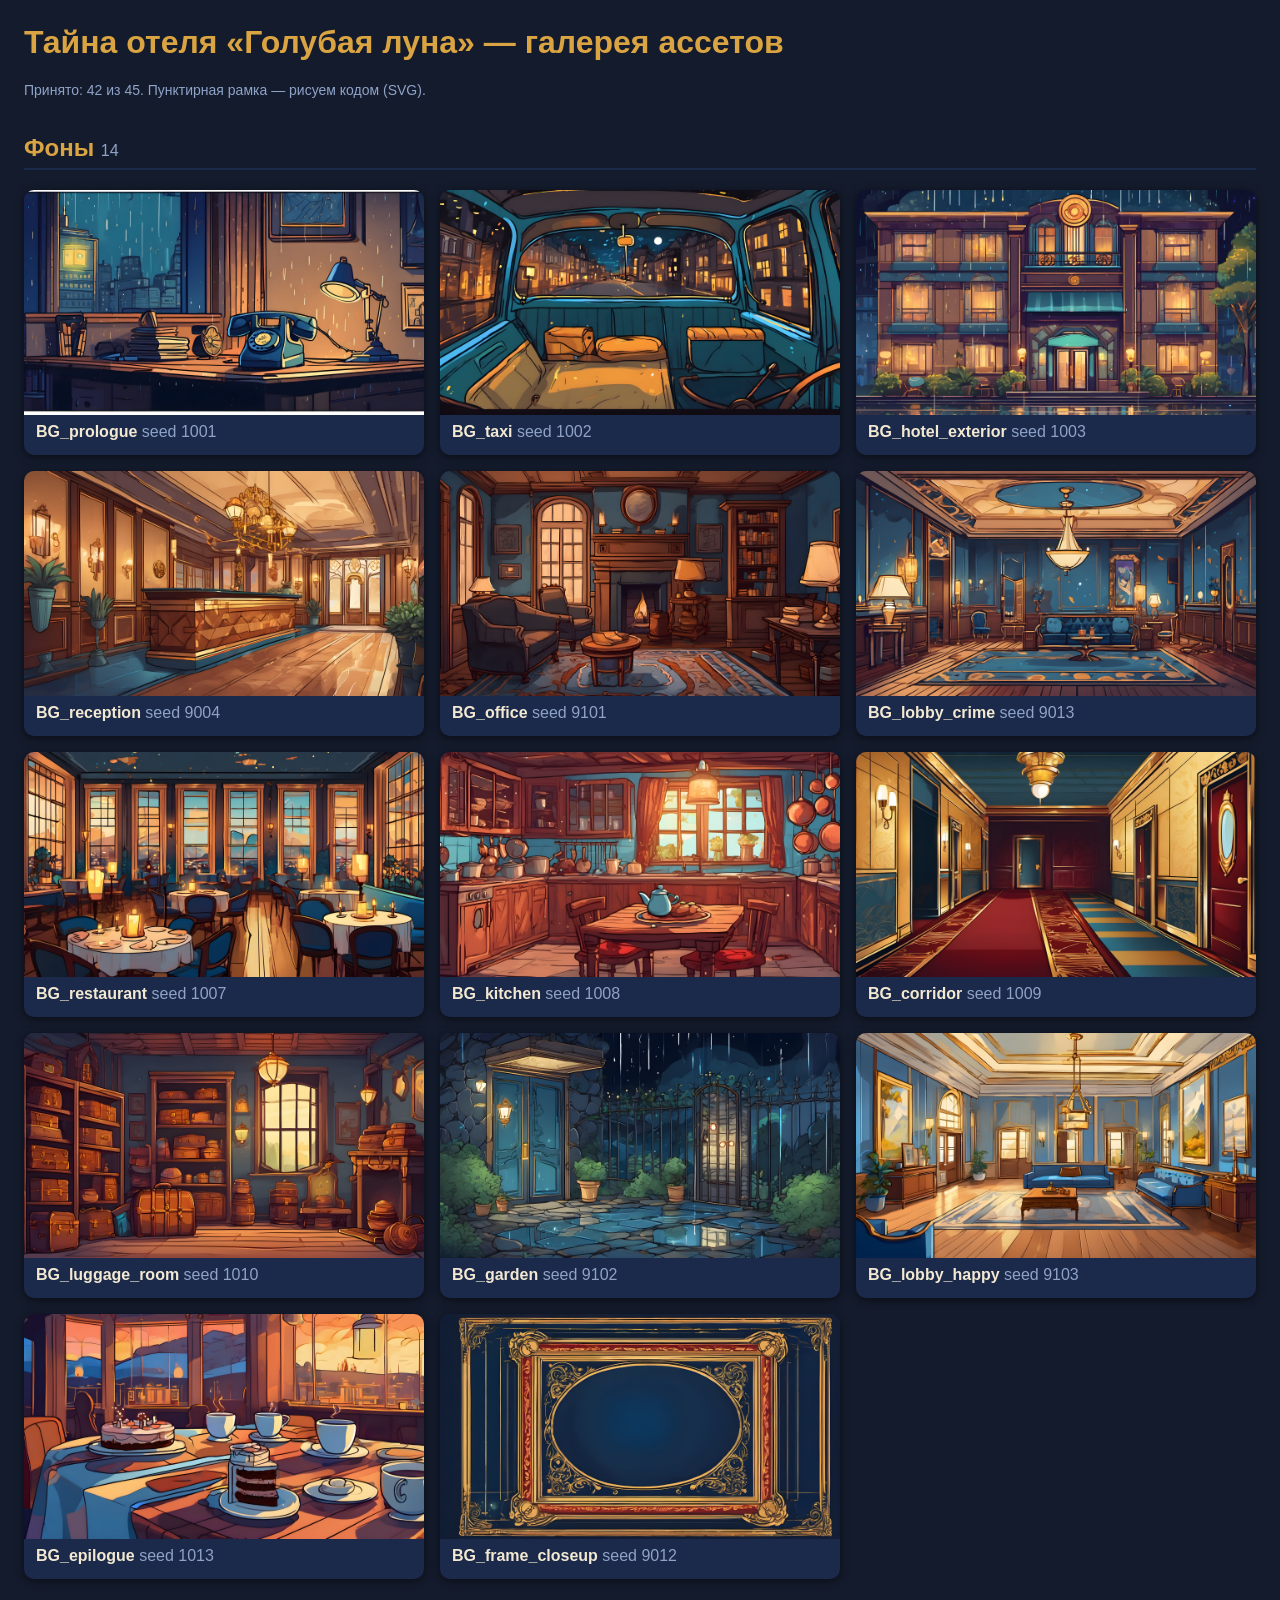
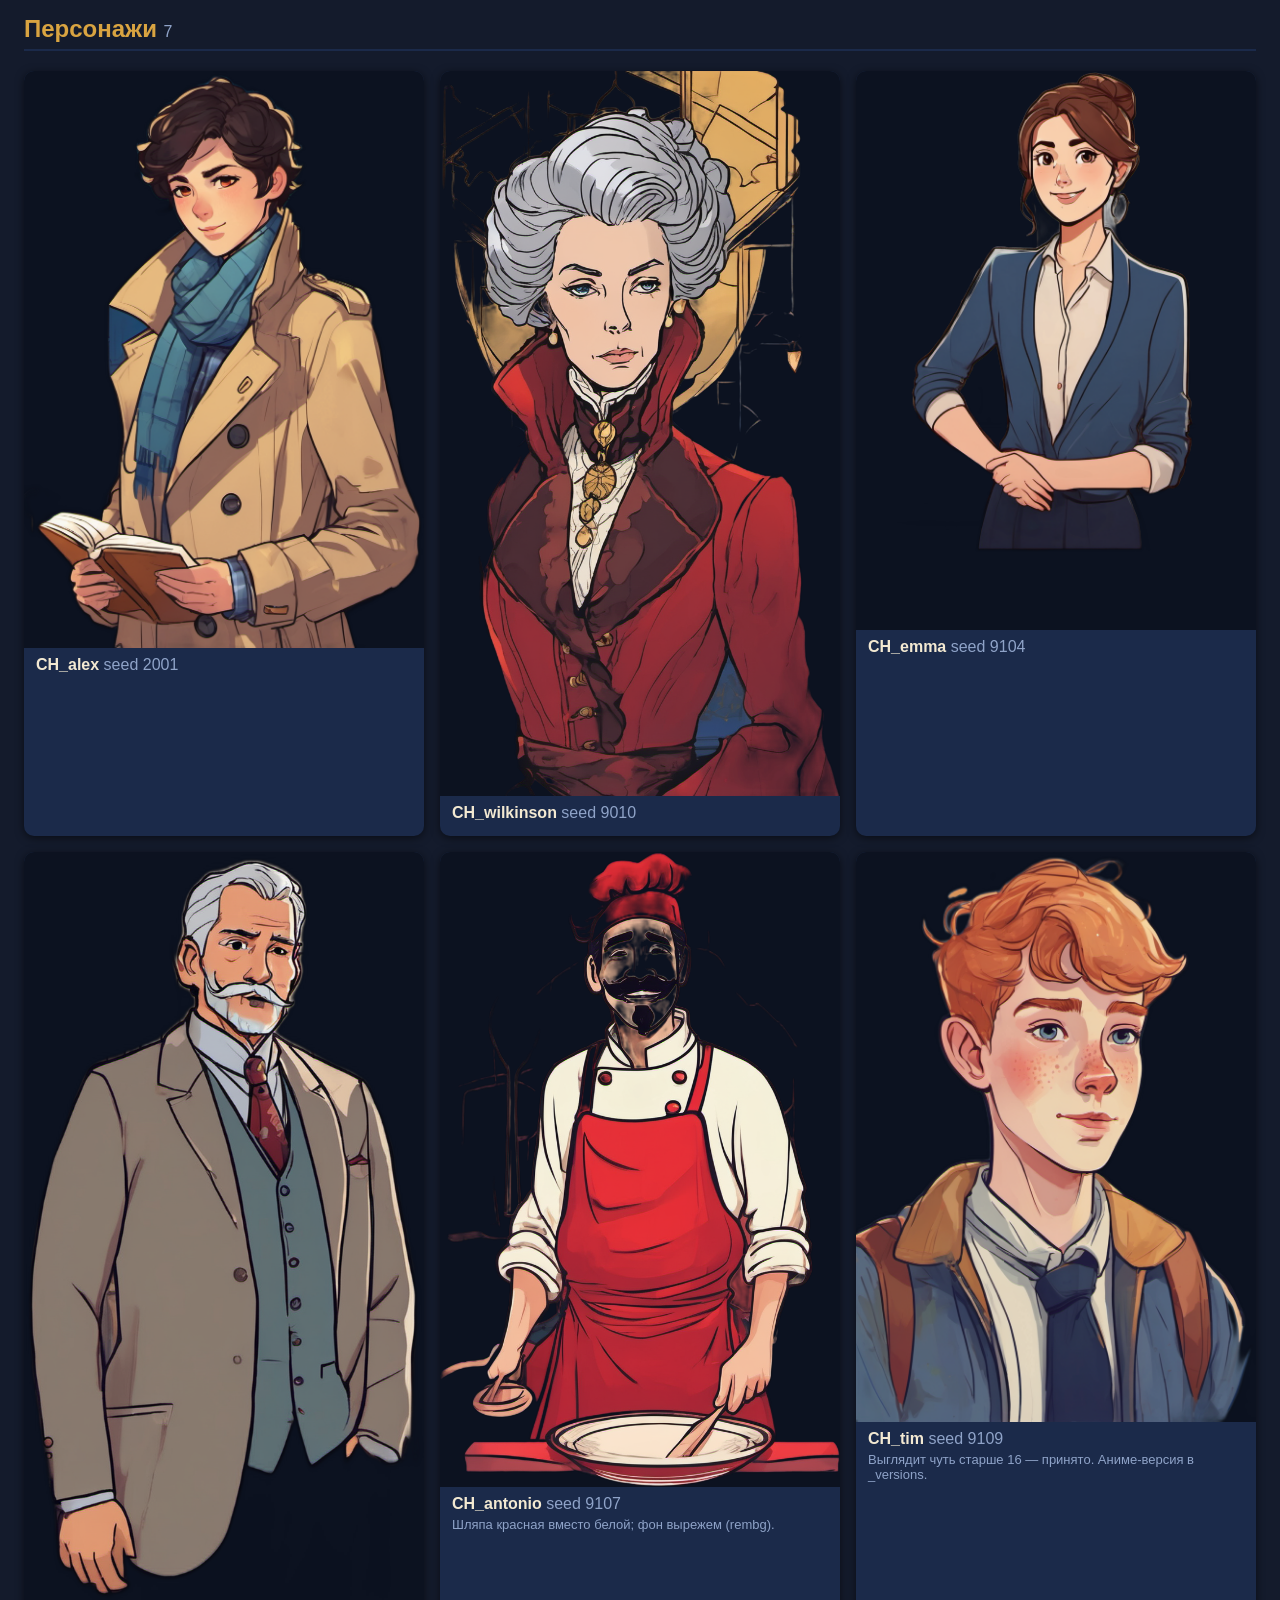
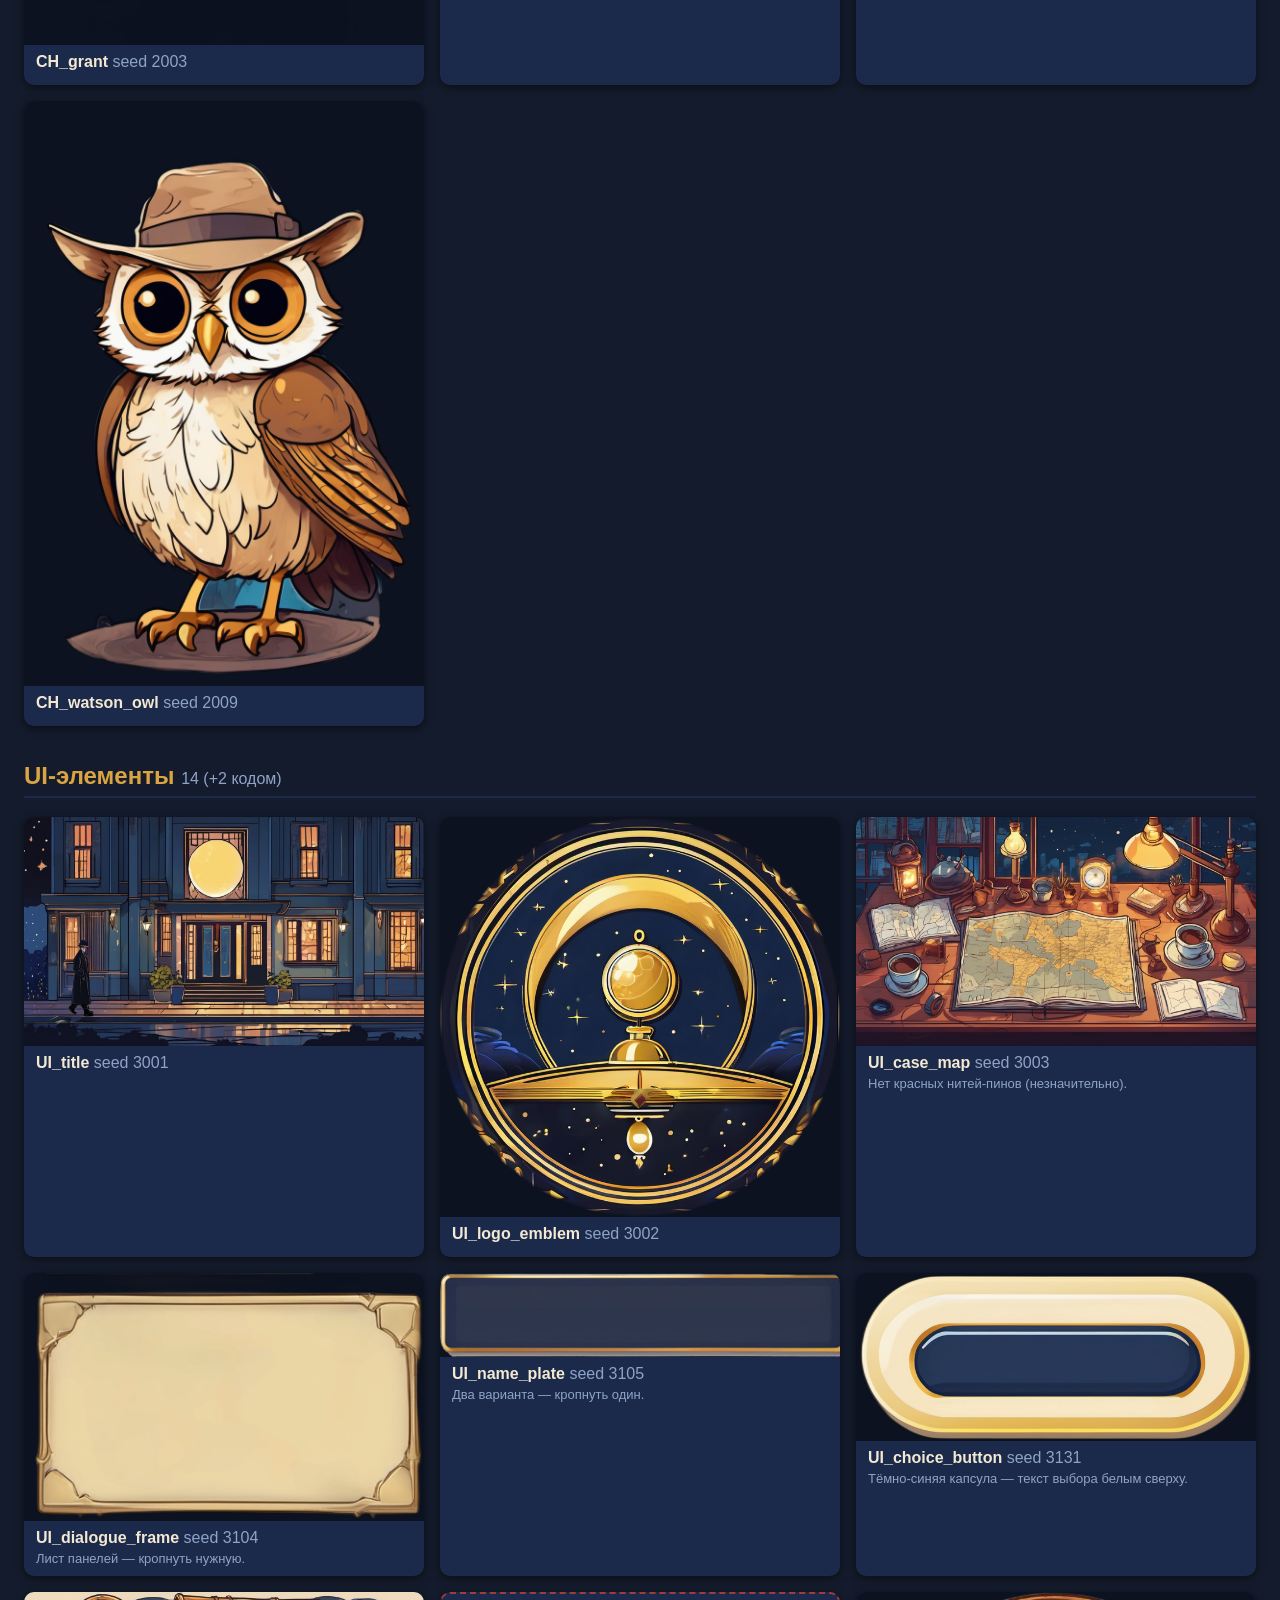
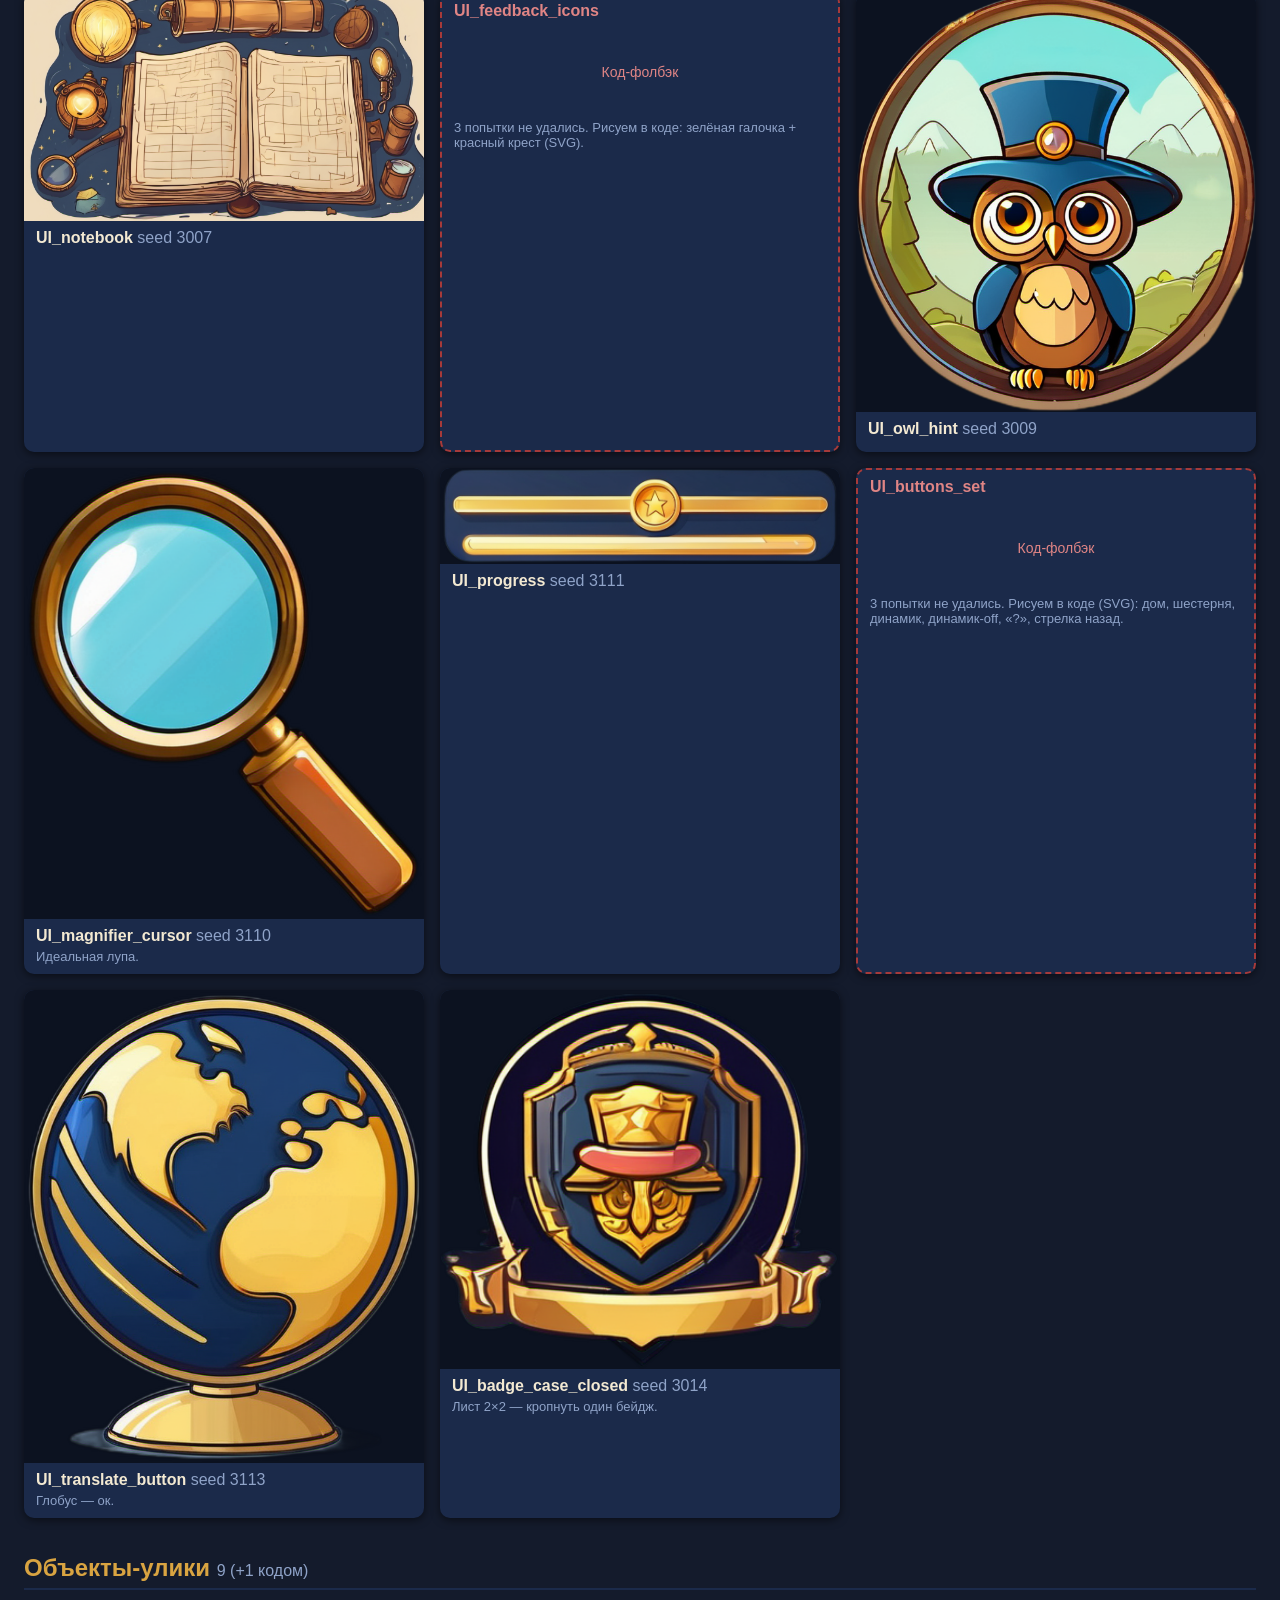
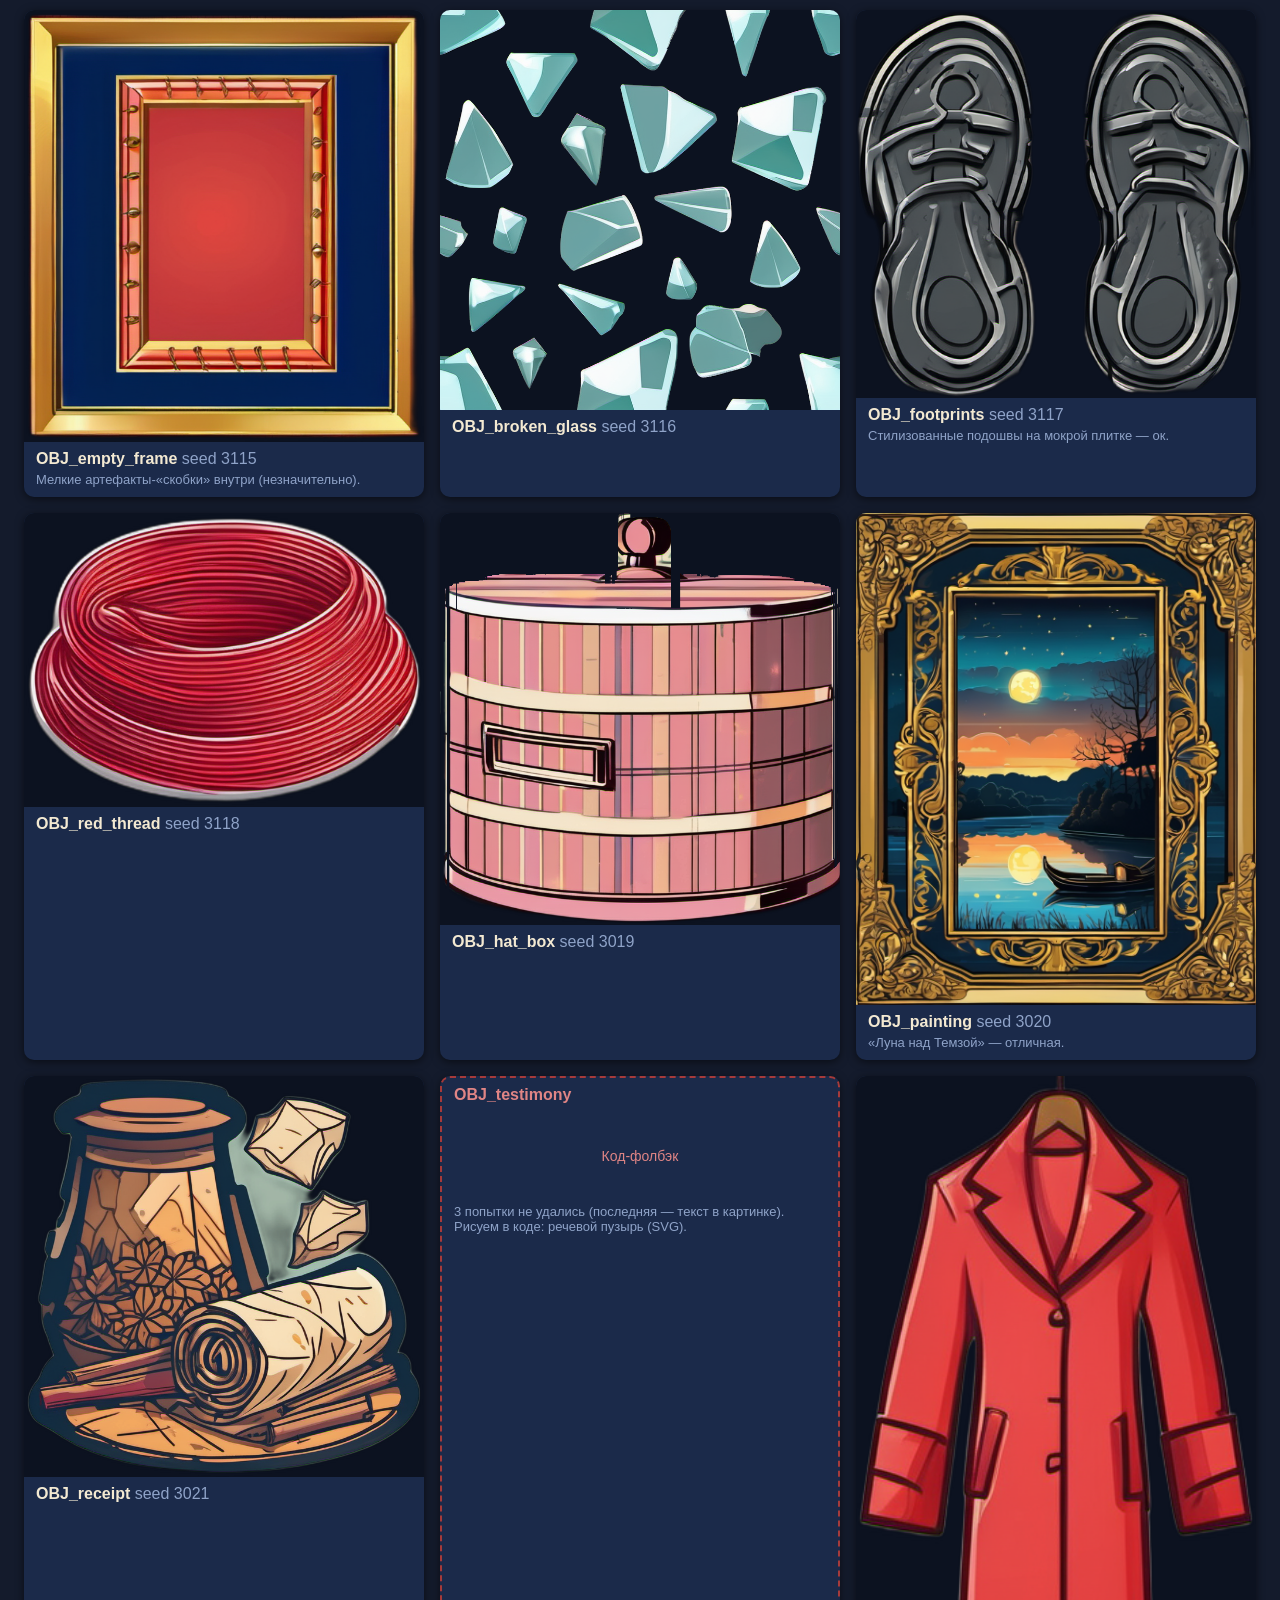
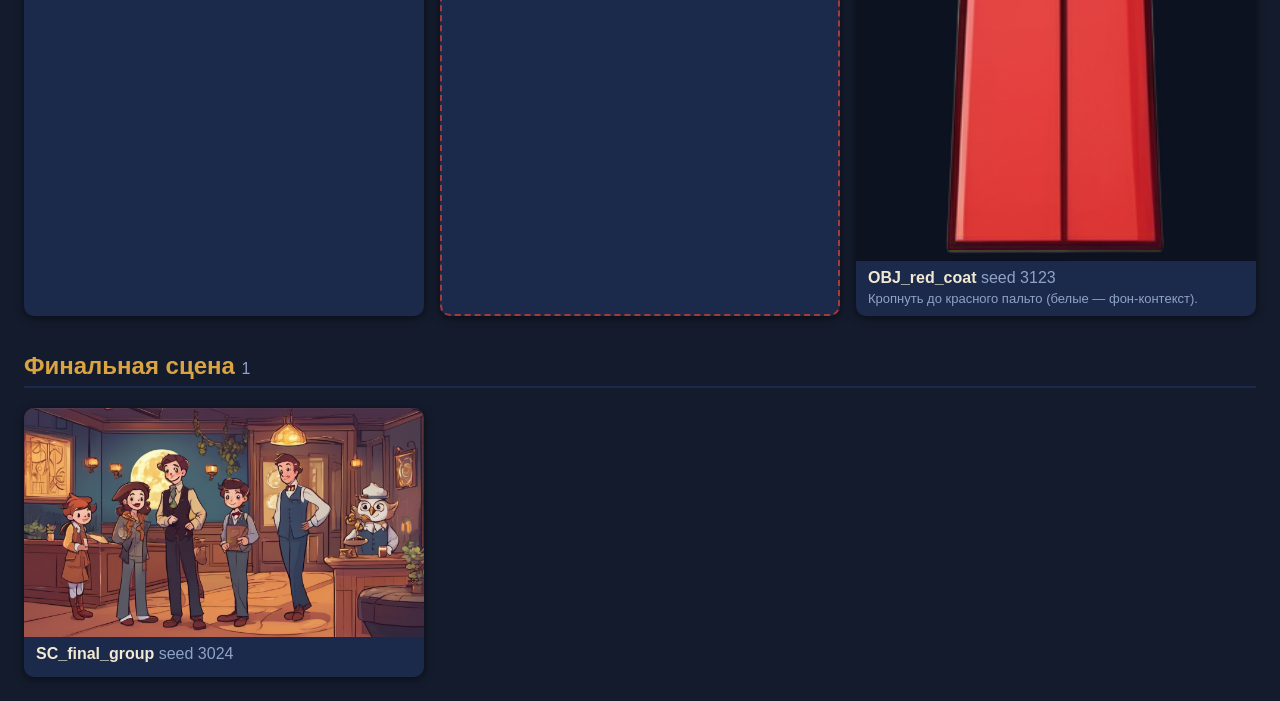
==== assets/gallery.html @ e1b0c116 "Prototype: playable English detective quest (10 scenes) + 42 generated assets" ====
<!DOCTYPE html><html lang='ru'><head><meta charset='utf-8'>
<title>Ассеты: Голубая луна</title><style>
body { background:#141b2c; color:#f3e9d2; font-family:'Segoe UI',sans-serif; margin:24px; }
h1 { color:#d9a441; }
h2 { color:#d9a441; border-bottom:2px solid #1b2a4a; padding-bottom:6px; margin-top:36px; }
.count { color:#8fa3c8; font-size:16px; font-weight:normal; }
.grid { display:grid; grid-template-columns:repeat(auto-fill,minmax(300px,1fr)); gap:16px; }
.card { background:#1b2a4a; border-radius:10px; overflow:hidden; box-shadow:0 2px 8px #0008; }
.card img { width:100%; display:block; background:#0c1220; }
.cap { padding:8px 12px 4px; font-weight:600; color:#f3e9d2; }
.note { padding:0 12px 10px; font-size:13px; color:#8fa3c8; }
.fallback { border:2px dashed #a63a3a; }
.fallback .cap { color:#e08585; }
.fallback .big { padding:40px 12px; text-align:center; color:#e08585; font-size:14px; }
.legend { color:#8fa3c8; font-size:14px; }
</style></head><body>
<h1>Тайна отеля «Голубая луна» — галерея ассетов</h1>
<p class='legend'>Принято: 42 из 45. Пунктирная рамка — рисуем кодом (SVG).</p>
<h2>Фоны <span class='count'>14</span></h2>
<div class='grid'>
<div class='card'><img src='BG_prologue.png' loading='lazy' alt='BG_prologue'><div class='cap'>BG_prologue <span class='count'>seed 1001</span></div><div class='note'></div></div>
<div class='card'><img src='BG_taxi.png' loading='lazy' alt='BG_taxi'><div class='cap'>BG_taxi <span class='count'>seed 1002</span></div><div class='note'></div></div>
<div class='card'><img src='BG_hotel_exterior.png' loading='lazy' alt='BG_hotel_exterior'><div class='cap'>BG_hotel_exterior <span class='count'>seed 1003</span></div><div class='note'></div></div>
<div class='card'><img src='BG_reception.png' loading='lazy' alt='BG_reception'><div class='cap'>BG_reception <span class='count'>seed 9004</span></div><div class='note'></div></div>
<div class='card'><img src='BG_office.png' loading='lazy' alt='BG_office'><div class='cap'>BG_office <span class='count'>seed 9101</span></div><div class='note'></div></div>
<div class='card'><img src='BG_lobby_crime.png' loading='lazy' alt='BG_lobby_crime'><div class='cap'>BG_lobby_crime <span class='count'>seed 9013</span></div><div class='note'></div></div>
<div class='card'><img src='BG_restaurant.png' loading='lazy' alt='BG_restaurant'><div class='cap'>BG_restaurant <span class='count'>seed 1007</span></div><div class='note'></div></div>
<div class='card'><img src='BG_kitchen.png' loading='lazy' alt='BG_kitchen'><div class='cap'>BG_kitchen <span class='count'>seed 1008</span></div><div class='note'></div></div>
<div class='card'><img src='BG_corridor.png' loading='lazy' alt='BG_corridor'><div class='cap'>BG_corridor <span class='count'>seed 1009</span></div><div class='note'></div></div>
<div class='card'><img src='BG_luggage_room.png' loading='lazy' alt='BG_luggage_room'><div class='cap'>BG_luggage_room <span class='count'>seed 1010</span></div><div class='note'></div></div>
<div class='card'><img src='BG_garden.png' loading='lazy' alt='BG_garden'><div class='cap'>BG_garden <span class='count'>seed 9102</span></div><div class='note'></div></div>
<div class='card'><img src='BG_lobby_happy.png' loading='lazy' alt='BG_lobby_happy'><div class='cap'>BG_lobby_happy <span class='count'>seed 9103</span></div><div class='note'></div></div>
<div class='card'><img src='BG_epilogue.png' loading='lazy' alt='BG_epilogue'><div class='cap'>BG_epilogue <span class='count'>seed 1013</span></div><div class='note'></div></div>
<div class='card'><img src='BG_frame_closeup.png' loading='lazy' alt='BG_frame_closeup'><div class='cap'>BG_frame_closeup <span class='count'>seed 9012</span></div><div class='note'></div></div>
</div>
<h2>Персонажи <span class='count'>7</span></h2>
<div class='grid'>
<div class='card'><img src='CH_alex.png' loading='lazy' alt='CH_alex'><div class='cap'>CH_alex <span class='count'>seed 2001</span></div><div class='note'></div></div>
<div class='card'><img src='CH_wilkinson.png' loading='lazy' alt='CH_wilkinson'><div class='cap'>CH_wilkinson <span class='count'>seed 9010</span></div><div class='note'></div></div>
<div class='card'><img src='CH_emma.png' loading='lazy' alt='CH_emma'><div class='cap'>CH_emma <span class='count'>seed 9104</span></div><div class='note'></div></div>
<div class='card'><img src='CH_grant.png' loading='lazy' alt='CH_grant'><div class='cap'>CH_grant <span class='count'>seed 2003</span></div><div class='note'></div></div>
<div class='card'><img src='CH_antonio.png' loading='lazy' alt='CH_antonio'><div class='cap'>CH_antonio <span class='count'>seed 9107</span></div><div class='note'>Шляпа красная вместо белой; фон вырежем (rembg).</div></div>
<div class='card'><img src='CH_tim.png' loading='lazy' alt='CH_tim'><div class='cap'>CH_tim <span class='count'>seed 9109</span></div><div class='note'>Выглядит чуть старше 16 — принято. Аниме-версия в _versions.</div></div>
<div class='card'><img src='CH_watson_owl.png' loading='lazy' alt='CH_watson_owl'><div class='cap'>CH_watson_owl <span class='count'>seed 2009</span></div><div class='note'></div></div>
</div>
<h2>UI-элементы <span class='count'>14 (+2 кодом)</span></h2>
<div class='grid'>
<div class='card'><img src='UI_title.png' loading='lazy' alt='UI_title'><div class='cap'>UI_title <span class='count'>seed 3001</span></div><div class='note'></div></div>
<div class='card'><img src='UI_logo_emblem.png' loading='lazy' alt='UI_logo_emblem'><div class='cap'>UI_logo_emblem <span class='count'>seed 3002</span></div><div class='note'></div></div>
<div class='card'><img src='UI_case_map.png' loading='lazy' alt='UI_case_map'><div class='cap'>UI_case_map <span class='count'>seed 3003</span></div><div class='note'>Нет красных нитей-пинов (незначительно).</div></div>
<div class='card'><img src='UI_dialogue_frame.png' loading='lazy' alt='UI_dialogue_frame'><div class='cap'>UI_dialogue_frame <span class='count'>seed 3104</span></div><div class='note'>Лист панелей — кропнуть нужную.</div></div>
<div class='card'><img src='UI_name_plate.png' loading='lazy' alt='UI_name_plate'><div class='cap'>UI_name_plate <span class='count'>seed 3105</span></div><div class='note'>Два варианта — кропнуть один.</div></div>
<div class='card'><img src='UI_choice_button.png' loading='lazy' alt='UI_choice_button'><div class='cap'>UI_choice_button <span class='count'>seed 3131</span></div><div class='note'>Тёмно-синяя капсула — текст выбора белым сверху.</div></div>
<div class='card'><img src='UI_notebook.png' loading='lazy' alt='UI_notebook'><div class='cap'>UI_notebook <span class='count'>seed 3007</span></div><div class='note'></div></div>
<div class='card fallback'><div class='cap'>UI_feedback_icons</div><div class='big'>Код-фолбэк</div><div class='note'>3 попытки не удались. Рисуем в коде: зелёная галочка + красный крест (SVG).</div></div>
<div class='card'><img src='UI_owl_hint.png' loading='lazy' alt='UI_owl_hint'><div class='cap'>UI_owl_hint <span class='count'>seed 3009</span></div><div class='note'></div></div>
<div class='card'><img src='UI_magnifier_cursor.png' loading='lazy' alt='UI_magnifier_cursor'><div class='cap'>UI_magnifier_cursor <span class='count'>seed 3110</span></div><div class='note'>Идеальная лупа.</div></div>
<div class='card'><img src='UI_progress.png' loading='lazy' alt='UI_progress'><div class='cap'>UI_progress <span class='count'>seed 3111</span></div><div class='note'></div></div>
<div class='card fallback'><div class='cap'>UI_buttons_set</div><div class='big'>Код-фолбэк</div><div class='note'>3 попытки не удались. Рисуем в коде (SVG): дом, шестерня, динамик, динамик-off, «?», стрелка назад.</div></div>
<div class='card'><img src='UI_translate_button.png' loading='lazy' alt='UI_translate_button'><div class='cap'>UI_translate_button <span class='count'>seed 3113</span></div><div class='note'>Глобус — ок.</div></div>
<div class='card'><img src='UI_badge_case_closed.png' loading='lazy' alt='UI_badge_case_closed'><div class='cap'>UI_badge_case_closed <span class='count'>seed 3014</span></div><div class='note'>Лист 2×2 — кропнуть один бейдж.</div></div>
</div>
<h2>Объекты-улики <span class='count'>9 (+1 кодом)</span></h2>
<div class='grid'>
<div class='card'><img src='OBJ_empty_frame.png' loading='lazy' alt='OBJ_empty_frame'><div class='cap'>OBJ_empty_frame <span class='count'>seed 3115</span></div><div class='note'>Мелкие артефакты-«скобки» внутри (незначительно).</div></div>
<div class='card'><img src='OBJ_broken_glass.png' loading='lazy' alt='OBJ_broken_glass'><div class='cap'>OBJ_broken_glass <span class='count'>seed 3116</span></div><div class='note'></div></div>
<div class='card'><img src='OBJ_footprints.png' loading='lazy' alt='OBJ_footprints'><div class='cap'>OBJ_footprints <span class='count'>seed 3117</span></div><div class='note'>Стилизованные подошвы на мокрой плитке — ок.</div></div>
<div class='card'><img src='OBJ_red_thread.png' loading='lazy' alt='OBJ_red_thread'><div class='cap'>OBJ_red_thread <span class='count'>seed 3118</span></div><div class='note'></div></div>
<div class='card'><img src='OBJ_hat_box.png' loading='lazy' alt='OBJ_hat_box'><div class='cap'>OBJ_hat_box <span class='count'>seed 3019</span></div><div class='note'></div></div>
<div class='card'><img src='OBJ_painting.png' loading='lazy' alt='OBJ_painting'><div class='cap'>OBJ_painting <span class='count'>seed 3020</span></div><div class='note'>«Луна над Темзой» — отличная.</div></div>
<div class='card'><img src='OBJ_receipt.png' loading='lazy' alt='OBJ_receipt'><div class='cap'>OBJ_receipt <span class='count'>seed 3021</span></div><div class='note'></div></div>
<div class='card fallback'><div class='cap'>OBJ_testimony</div><div class='big'>Код-фолбэк</div><div class='note'>3 попытки не удались (последняя — текст в картинке). Рисуем в коде: речевой пузырь (SVG).</div></div>
<div class='card'><img src='OBJ_red_coat.png' loading='lazy' alt='OBJ_red_coat'><div class='cap'>OBJ_red_coat <span class='count'>seed 3123</span></div><div class='note'>Кропнуть до красного пальто (белые — фон-контекст).</div></div>
</div>
<h2>Финальная сцена <span class='count'>1</span></h2>
<div class='grid'>
<div class='card'><img src='SC_final_group.png' loading='lazy' alt='SC_final_group'><div class='cap'>SC_final_group <span class='count'>seed 3024</span></div><div class='note'></div></div>
</div>
</body></html>
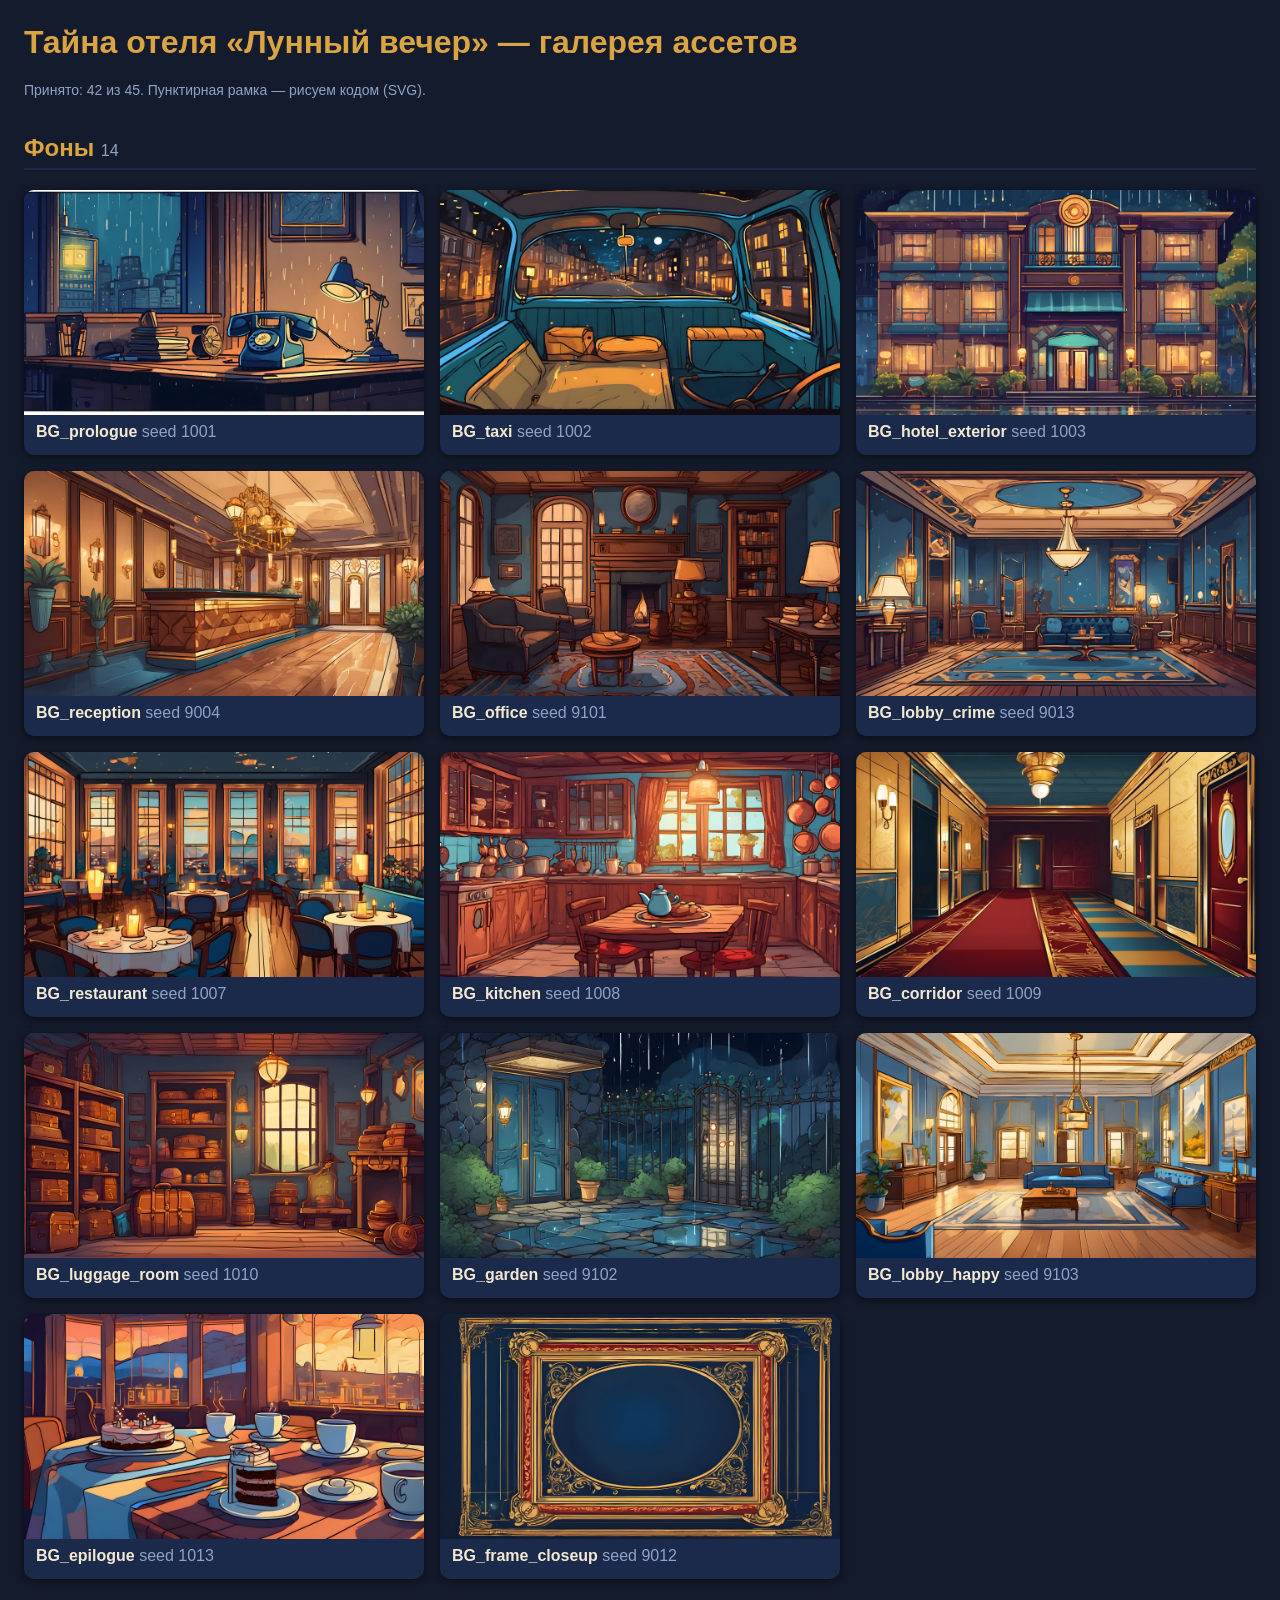
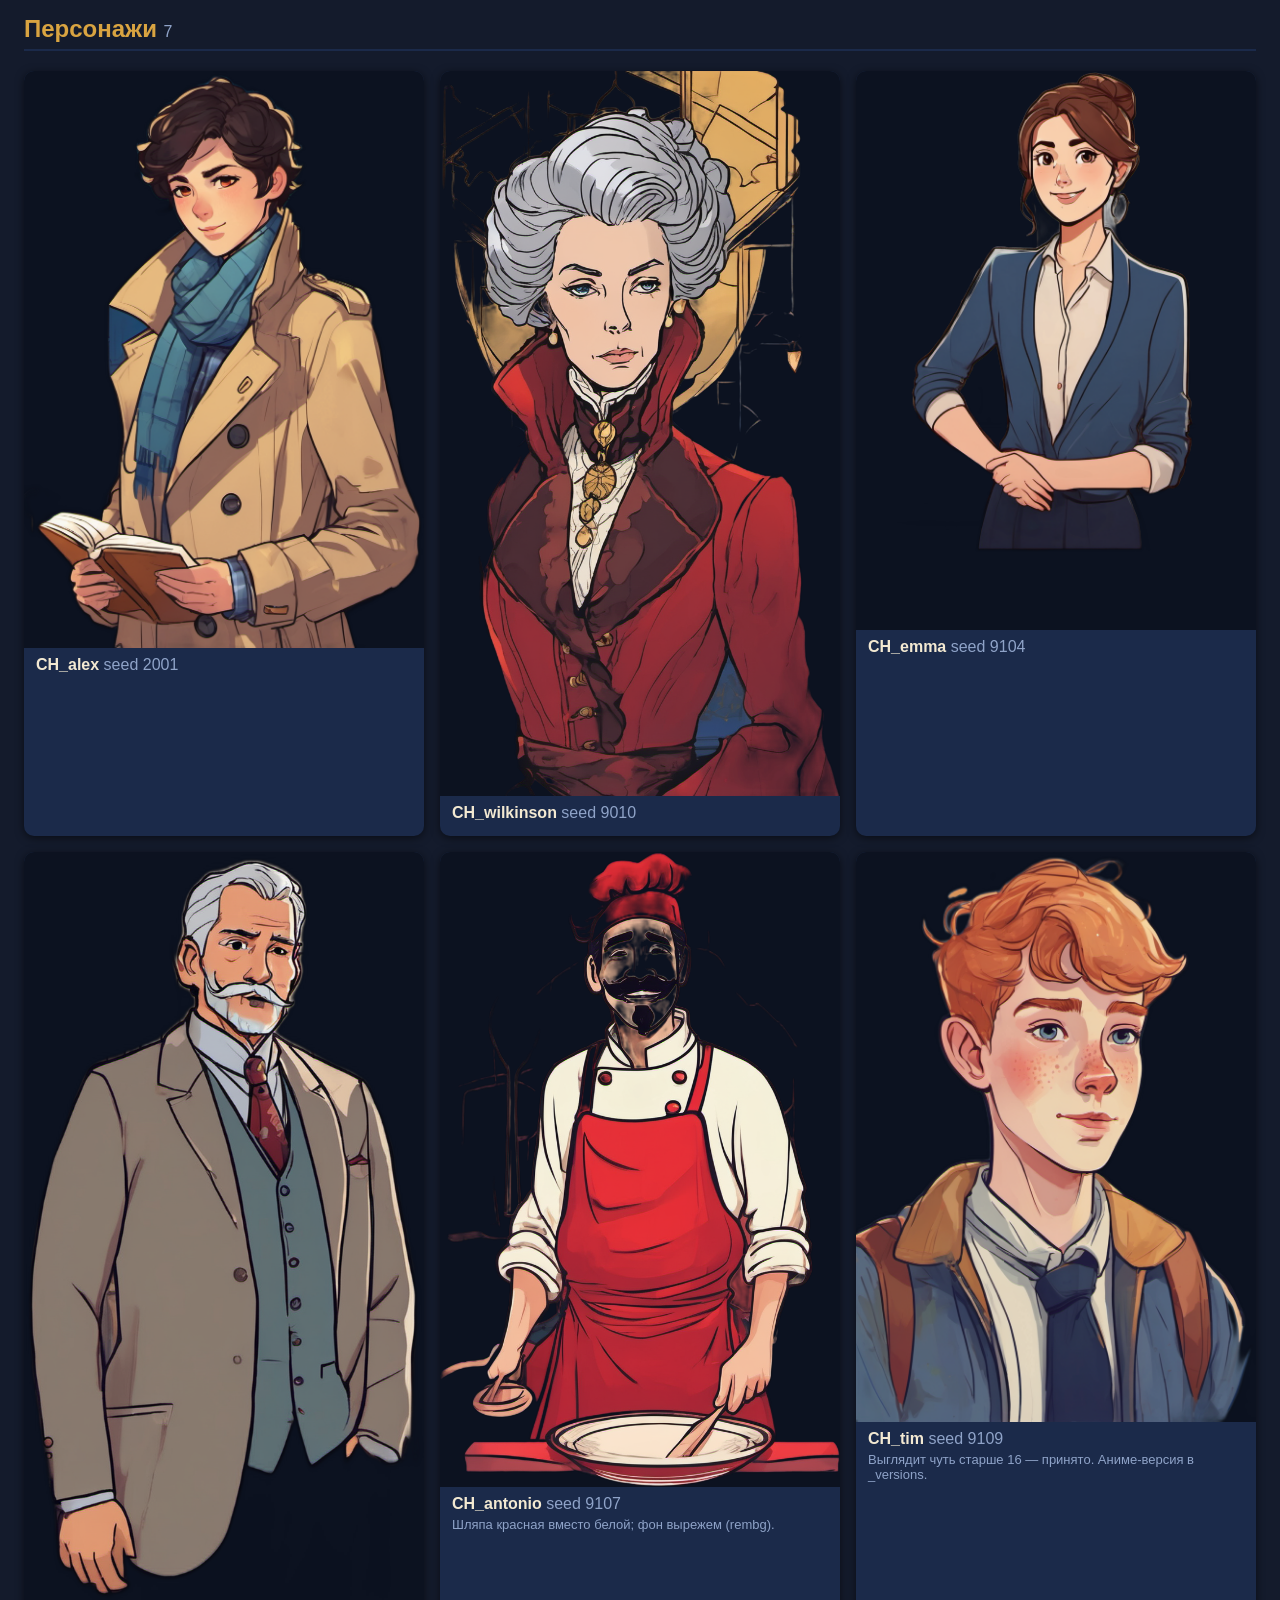
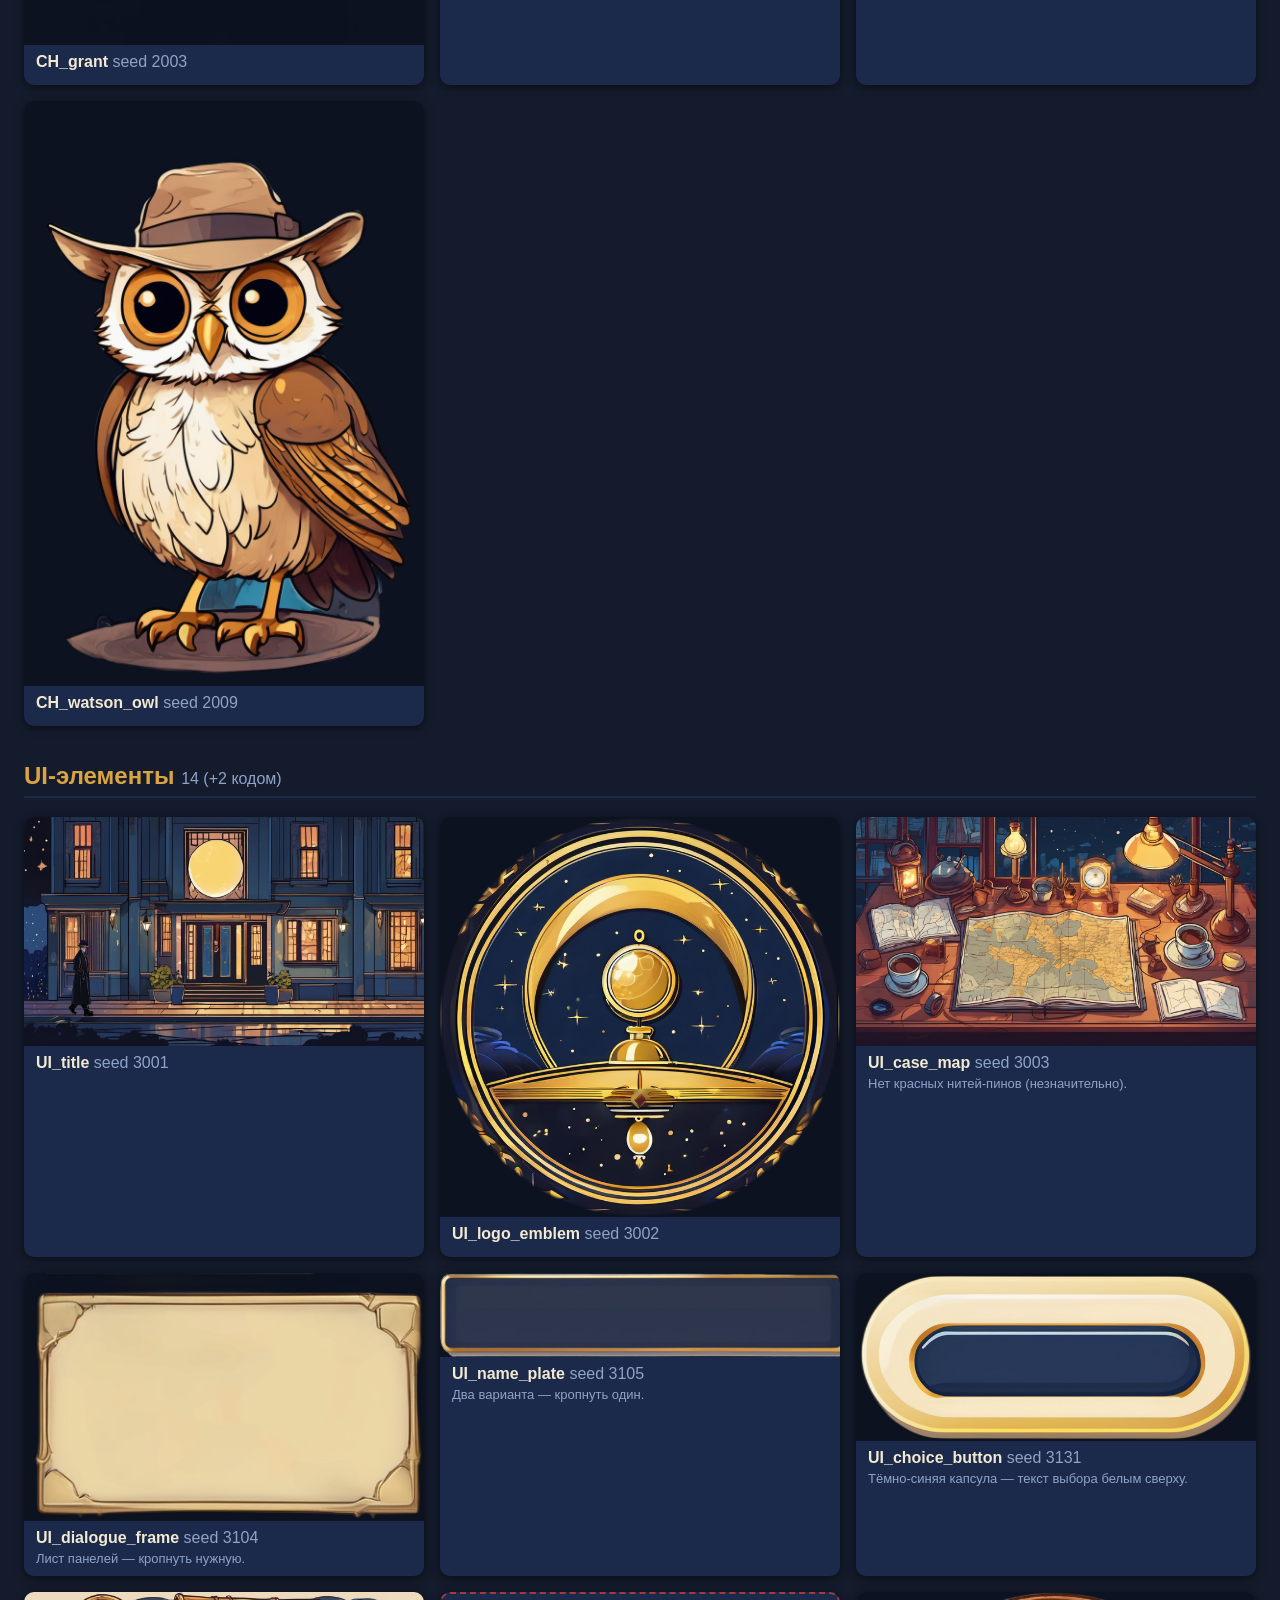
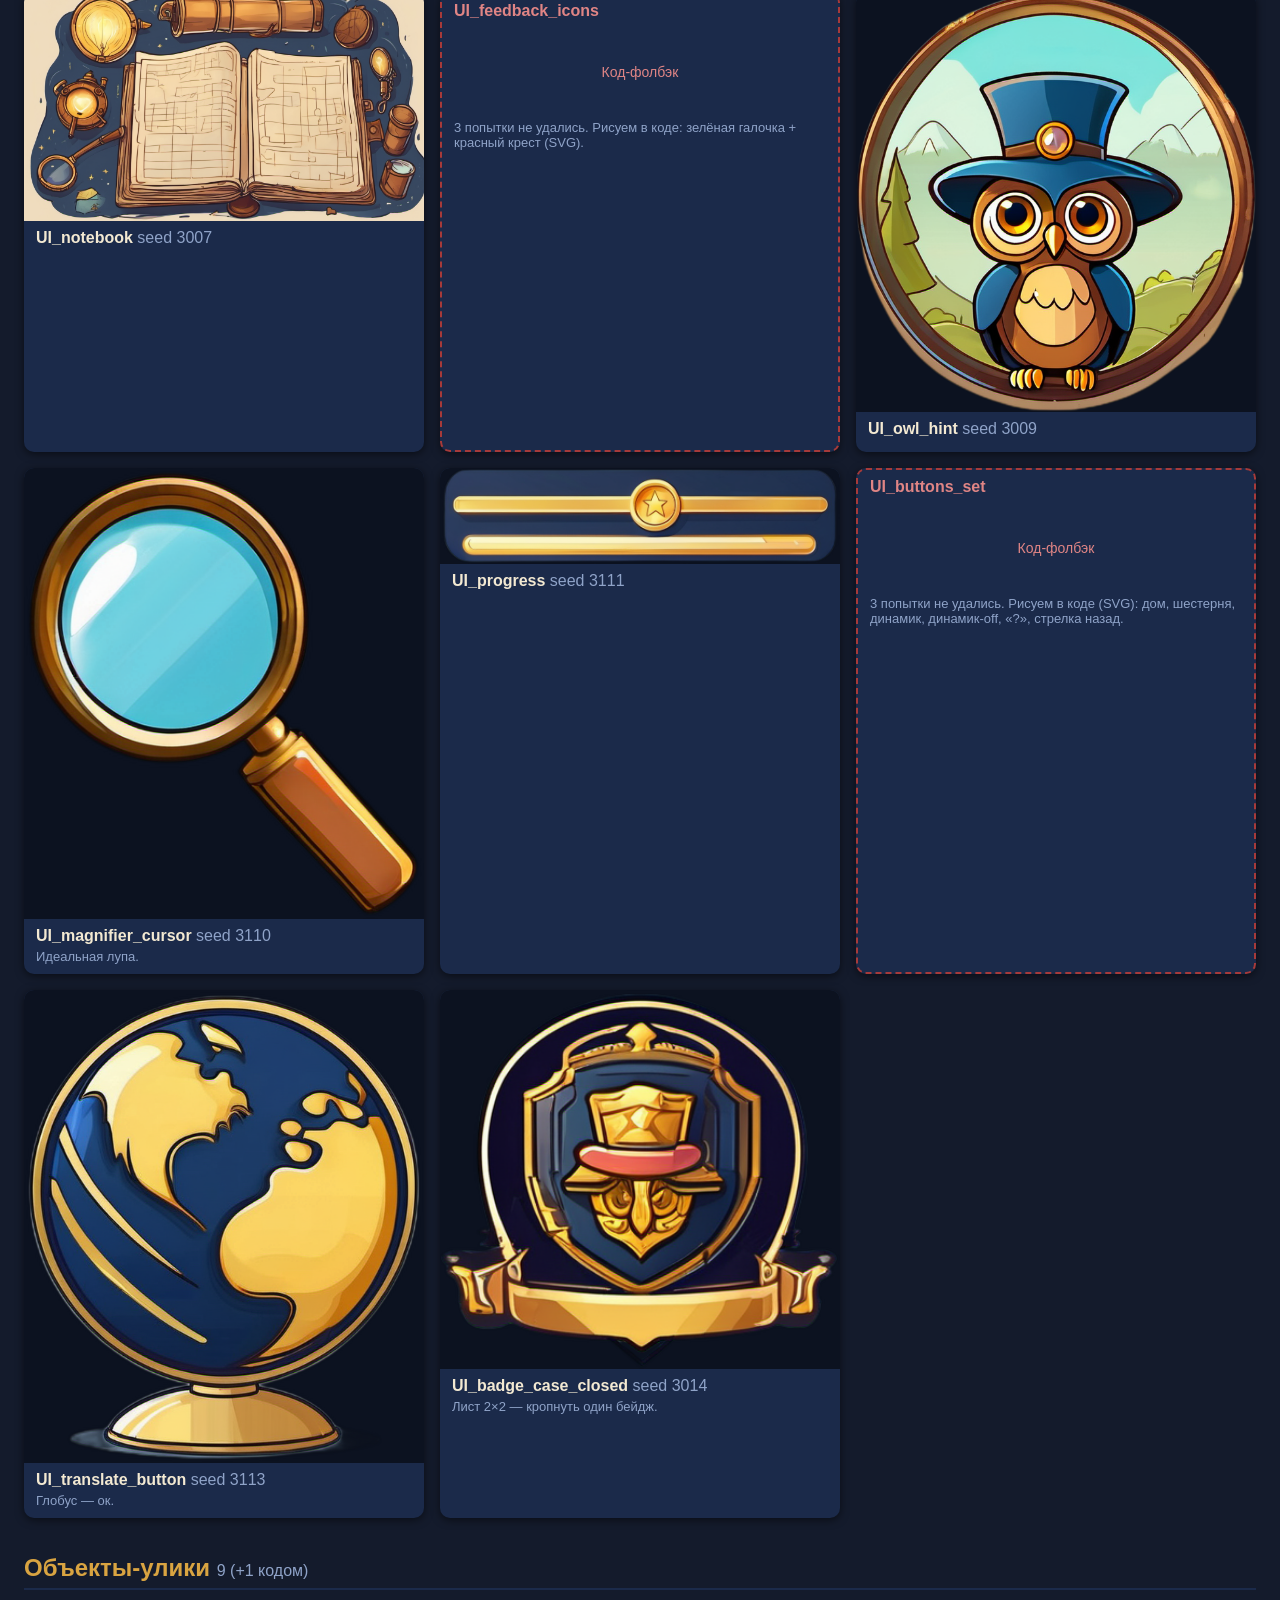
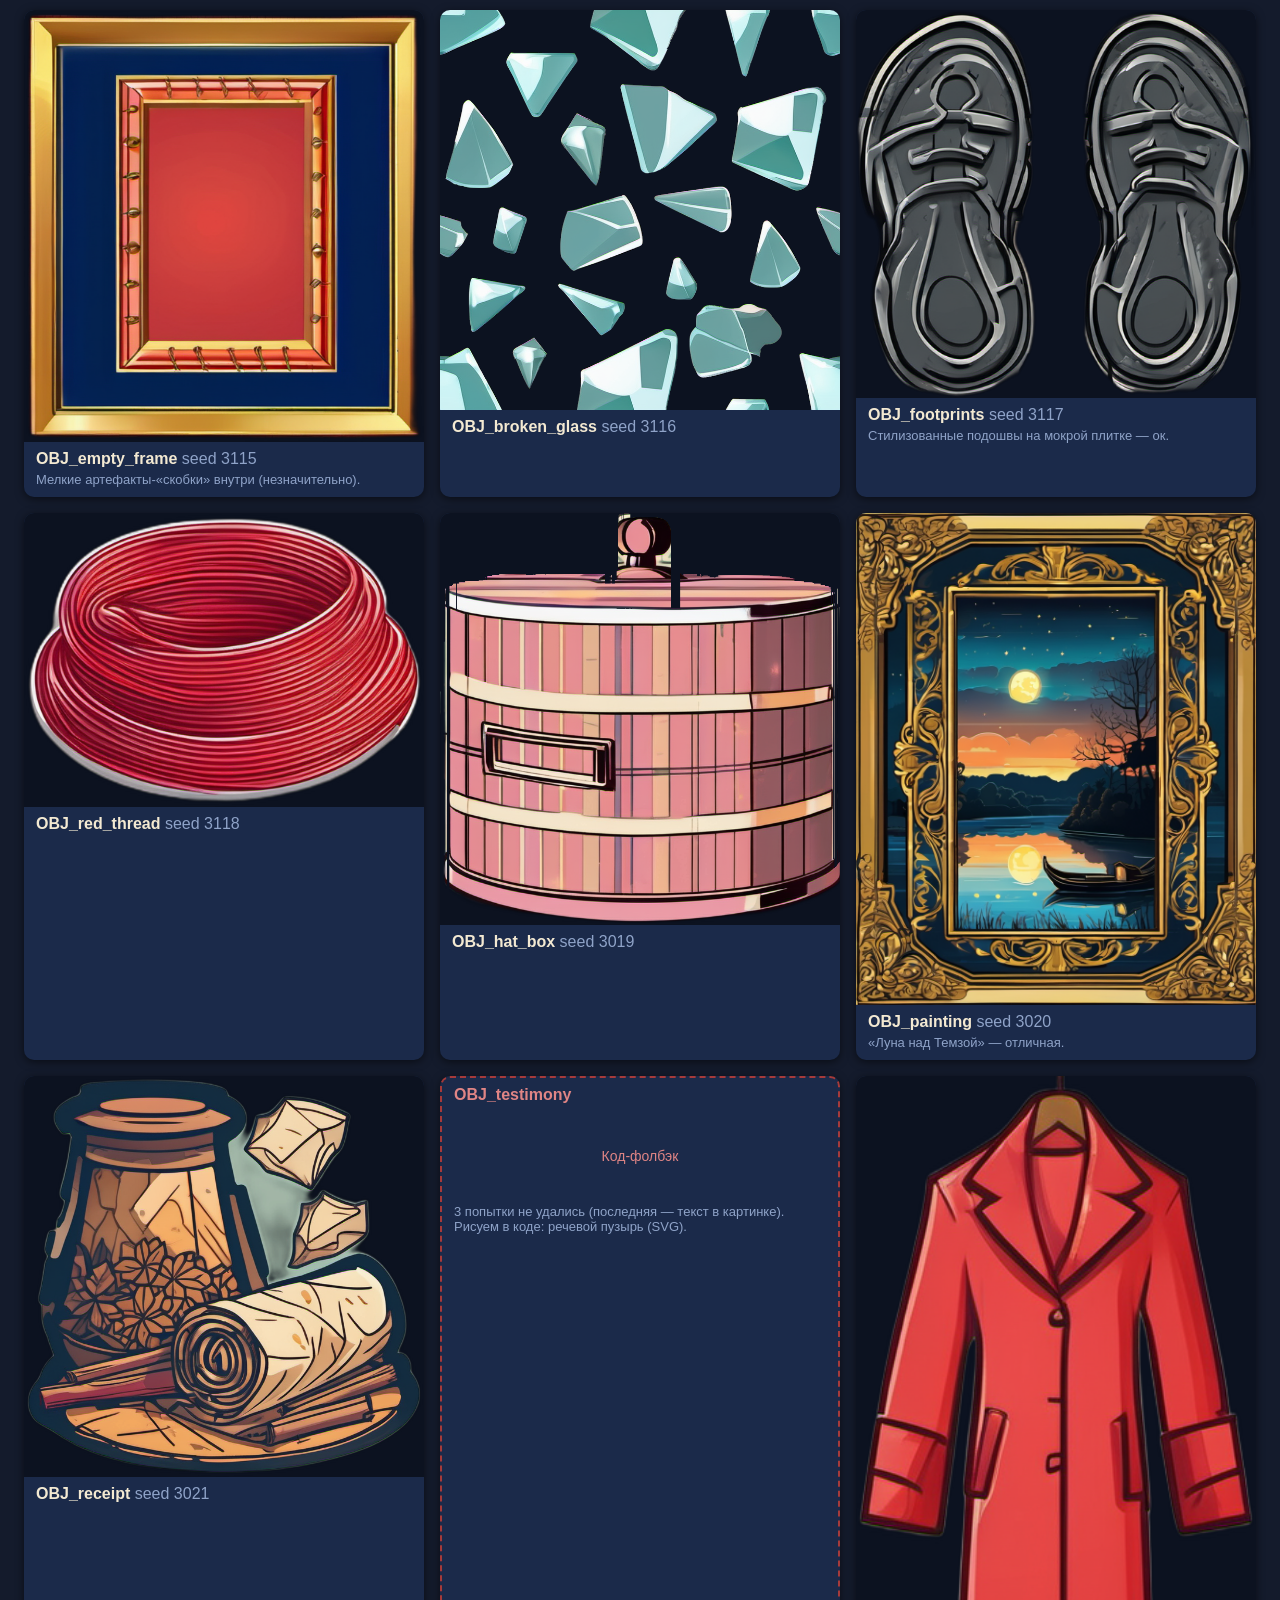
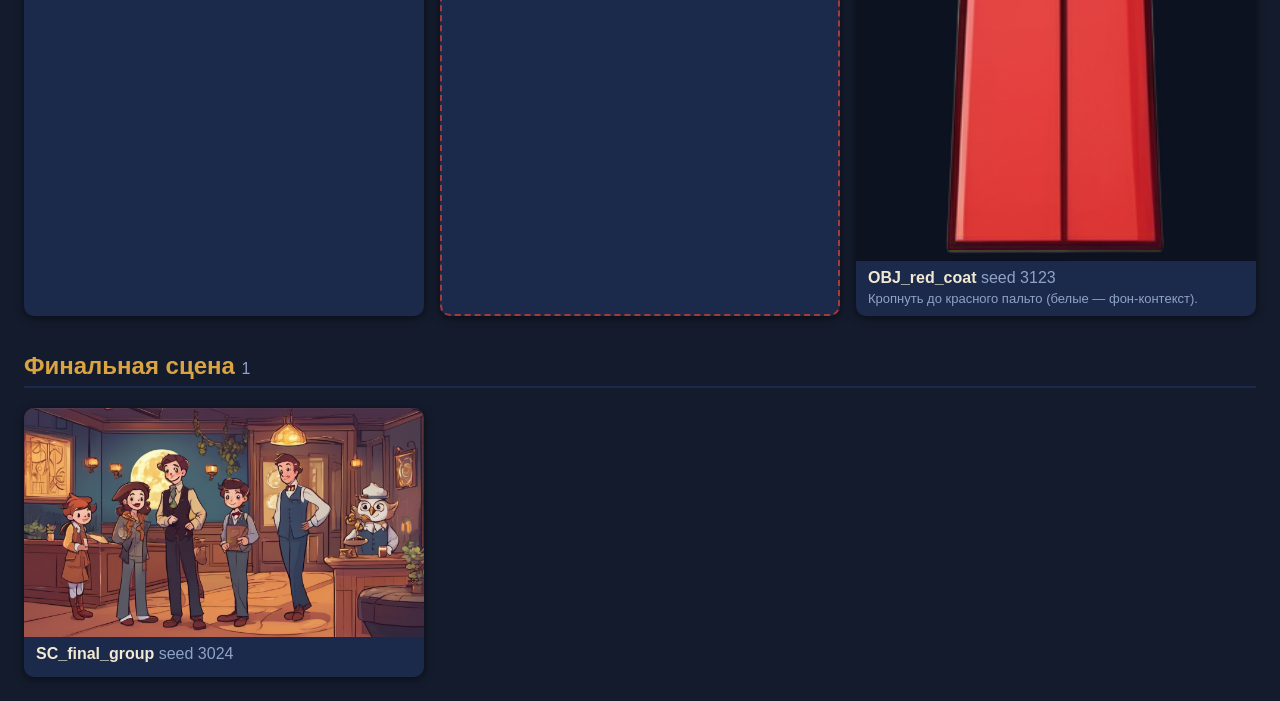
==== commit 95dd4ae3: "Shuffle choice options; rewrite distractors (length no longer reveals the answer); rename hotel to M" ====
--- a/assets/gallery.html
+++ b/assets/gallery.html
@@ -1,5 +1,5 @@
 <!DOCTYPE html><html lang='ru'><head><meta charset='utf-8'>
-<title>Ассеты: Голубая луна</title><style>
+<title>Ассеты: Лунный вечер</title><style>
 body { background:#141b2c; color:#f3e9d2; font-family:'Segoe UI',sans-serif; margin:24px; }
 h1 { color:#d9a441; }
 h2 { color:#d9a441; border-bottom:2px solid #1b2a4a; padding-bottom:6px; margin-top:36px; }
@@ -14,7 +14,7 @@
 .fallback .big { padding:40px 12px; text-align:center; color:#e08585; font-size:14px; }
 .legend { color:#8fa3c8; font-size:14px; }
 </style></head><body>
-<h1>Тайна отеля «Голубая луна» — галерея ассетов</h1>
+<h1>Тайна отеля «Лунный вечер» — галерея ассетов</h1>
 <p class='legend'>Принято: 42 из 45. Пунктирная рамка — рисуем кодом (SVG).</p>
 <h2>Фоны <span class='count'>14</span></h2>
 <div class='grid'>
